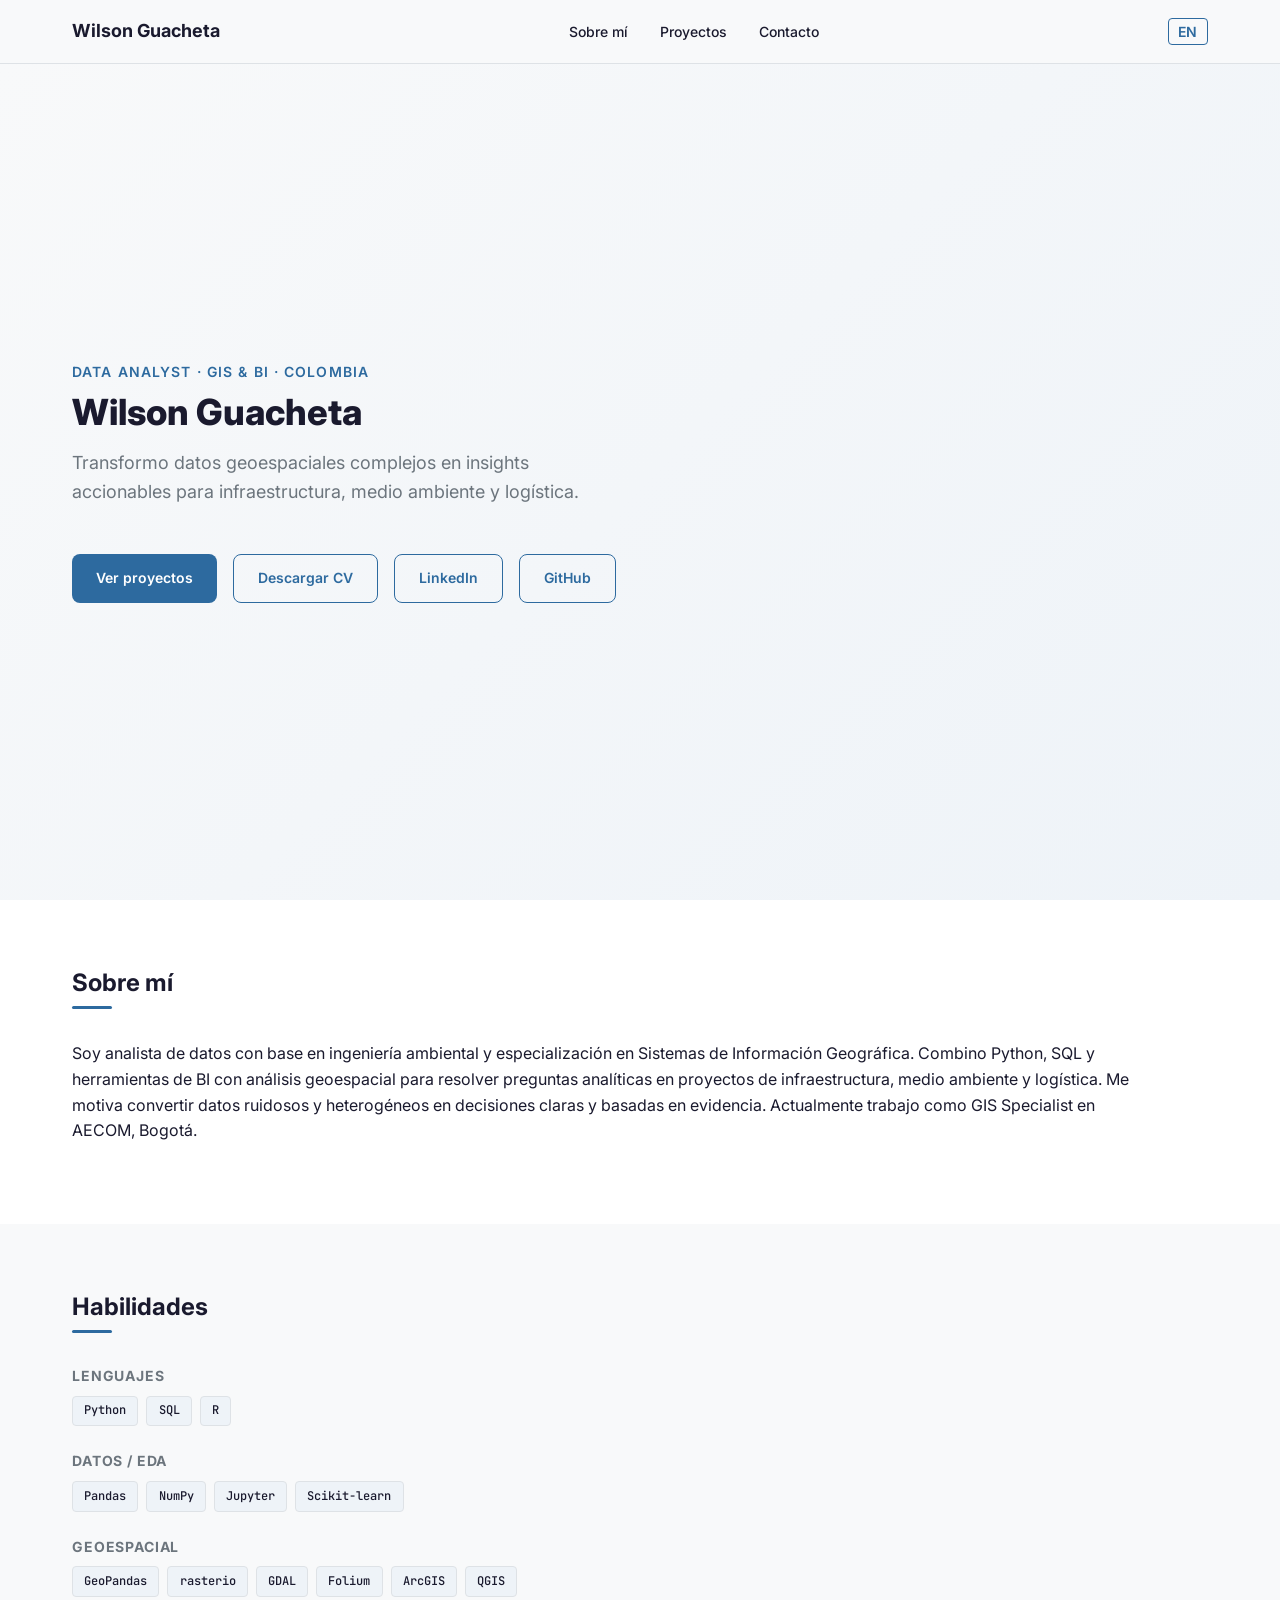
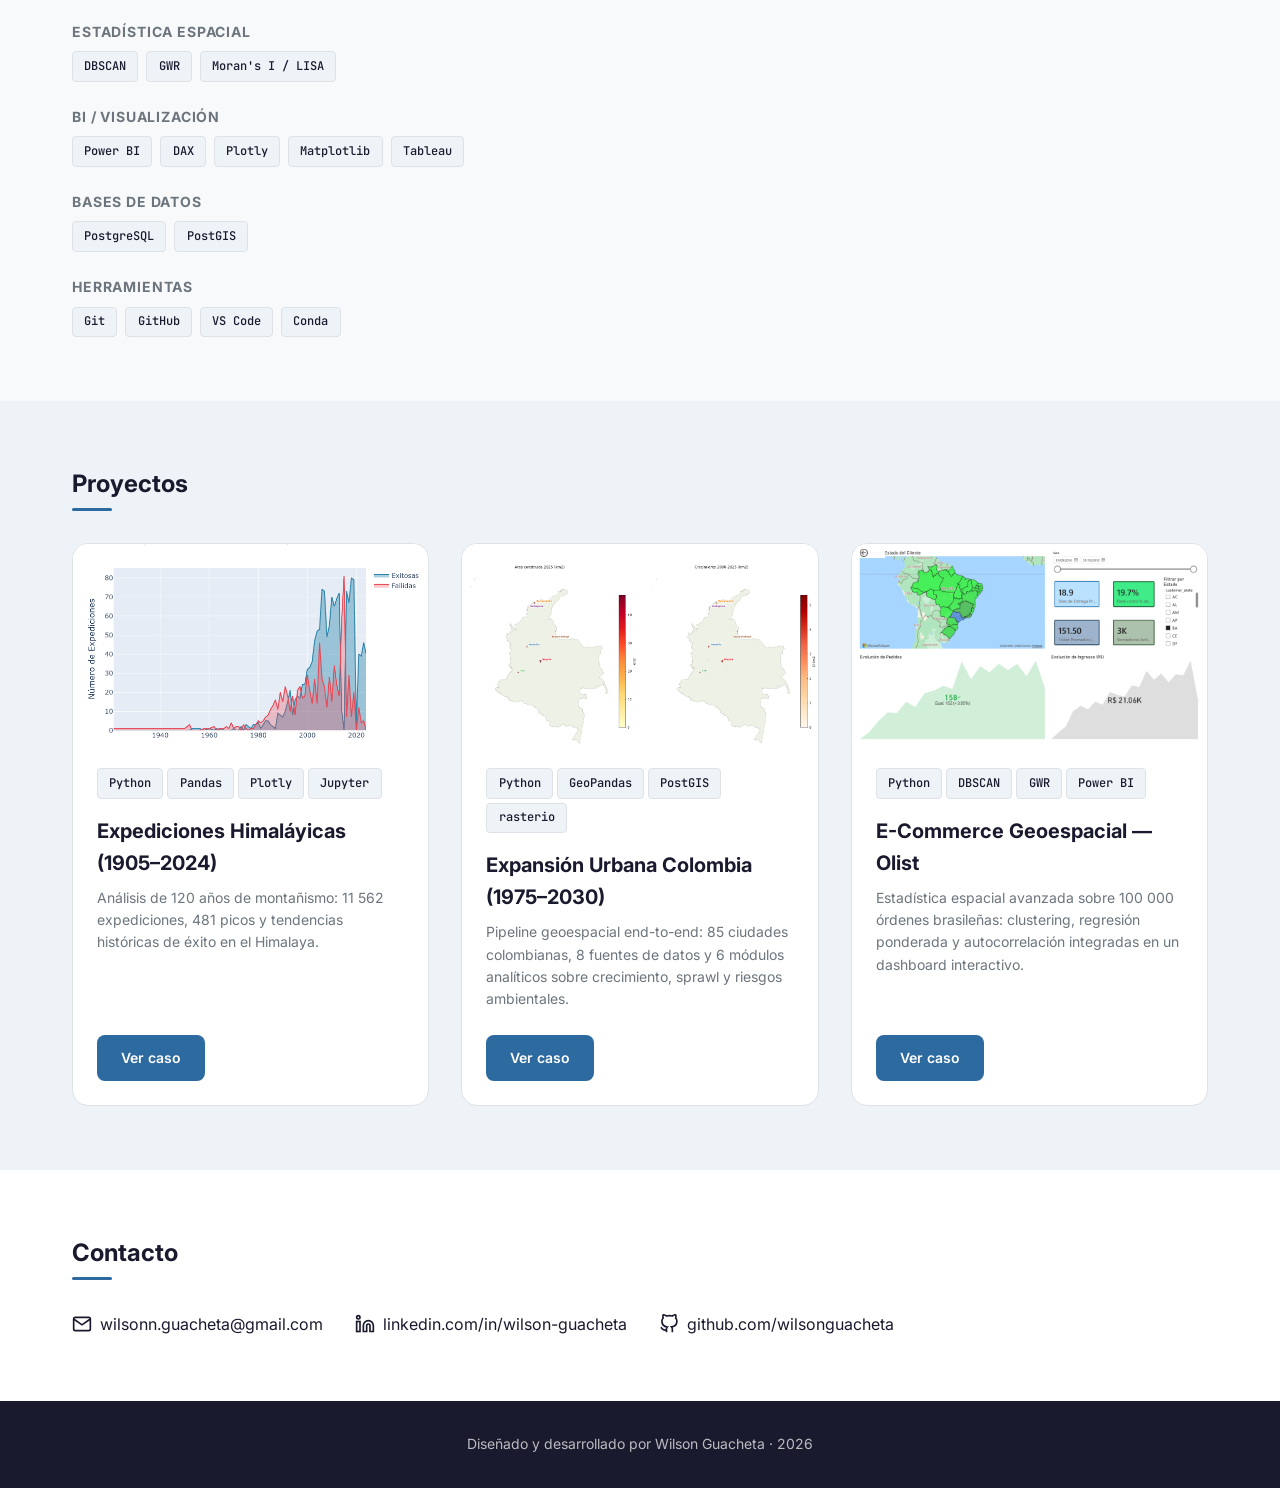
==== index.html @ d0954f60 "Initial commit: My portfolio in GitHub Pages" ====
<!DOCTYPE html>
<html lang="es">
<head>
  <meta charset="UTF-8" />
  <meta name="viewport" content="width=device-width, initial-scale=1.0" />
  <meta name="description" content="Wilson Guacheta — Data Analyst especializado en GIS, análisis geoespacial, Python y Power BI. Bogotá, Colombia." />
  <title>Wilson Guacheta — Data Analyst</title>

  <!-- Fonts -->
  <link rel="preconnect" href="https://fonts.googleapis.com" />
  <link rel="preconnect" href="https://fonts.gstatic.com" crossorigin />
  <link href="https://fonts.googleapis.com/css2?family=Inter:wght@400;500;600;700;800&family=JetBrains+Mono:wght@400;500&display=swap" rel="stylesheet" />

  <!-- Styles -->
  <link rel="stylesheet" href="assets/css/styles.css" />
</head>
<body>

  <a href="#hero" class="skip-link">Saltar al contenido</a>

  <!-- ======================================================
       NAVIGATION
  ======================================================= -->
  <nav class="nav" id="main-nav" aria-label="Navegación principal">
    <div class="container nav__inner">
      <a href="#hero" class="nav__logo">Wilson Guacheta</a>

      <ul class="nav__links" role="list">
        <li><a href="#about"    data-i18n="nav.about">Sobre mí</a></li>
        <li><a href="#projects" data-i18n="nav.projects">Proyectos</a></li>
        <li><a href="#contact"  data-i18n="nav.contact">Contacto</a></li>
      </ul>

      <div class="nav__actions">
        <button id="lang-toggle" aria-label="Switch language">EN</button>
        <button class="nav__hamburger" id="nav-hamburger" aria-expanded="false" aria-label="Abrir menú">
          <span></span><span></span><span></span>
        </button>
      </div>
    </div>
  </nav>

  <main>

    <!-- ====================================================
         HERO
    ===================================================== -->
    <section class="hero" id="hero">
      <div class="container">
        <div class="hero__content">
          <p class="hero__eyebrow" data-i18n="hero.eyebrow">Data Analyst · GIS &amp; BI · Colombia</p>
          <h1 class="hero__title" data-i18n="hero.title">Wilson Guacheta</h1>
          <p class="hero__subtitle" data-i18n="hero.subtitle">Transformo datos geoespaciales complejos en insights accionables para infraestructura, medio ambiente y logística.</p>
          <div class="hero__cta">
            <a href="#projects" class="btn btn--primary" data-i18n="hero.cta.projects">Ver proyectos</a>
            <a href="cv/Data_Analyst_Wilson_Guacheta.docx" class="btn btn--outline" download data-i18n="hero.cta.cv">Descargar CV</a>
            <a href="https://linkedin.com/in/wilson-guacheta" class="btn btn--outline" target="_blank" rel="noopener">LinkedIn</a>
            <a href="https://github.com/wilsonguacheta" class="btn btn--outline" target="_blank" rel="noopener">GitHub</a>
          </div>
        </div>
      </div>
    </section>

    <!-- ====================================================
         ABOUT
    ===================================================== -->
    <section class="about" id="about">
      <div class="container">
        <h2 class="section-title" data-i18n="about.title">Sobre mí</h2>
        <div class="about__grid">
          <div class="about__text">
            <p data-i18n="about.body">Soy analista de datos con base en ingeniería ambiental y especialización en Sistemas de Información Geográfica. Combino Python, SQL y herramientas de BI con análisis geoespacial para resolver preguntas analíticas en proyectos de infraestructura, medio ambiente y logística. Me motiva convertir datos ruidosos y heterogéneos en decisiones claras y basadas en evidencia. Actualmente trabajo como GIS Specialist en AECOM, Bogotá.</p>
          </div>
        </div>
      </div>
    </section>

    <!-- ====================================================
         SKILLS
    ===================================================== -->
    <section class="skills" id="skills">
      <div class="container">
        <h2 class="section-title" data-i18n="skills.title">Habilidades</h2>
        <div class="skills__groups">

          <div>
            <p class="skills__group-title">Lenguajes</p>
            <div class="badge-group">
              <span class="badge">Python</span>
              <span class="badge">SQL</span>
              <span class="badge">R</span>
            </div>
          </div>

          <div>
            <p class="skills__group-title">Datos / EDA</p>
            <div class="badge-group">
              <span class="badge">Pandas</span>
              <span class="badge">NumPy</span>
              <span class="badge">Jupyter</span>
              <span class="badge">Scikit-learn</span>
            </div>
          </div>

          <div>
            <p class="skills__group-title">Geoespacial</p>
            <div class="badge-group">
              <span class="badge">GeoPandas</span>
              <span class="badge">rasterio</span>
              <span class="badge">GDAL</span>
              <span class="badge">Folium</span>
              <span class="badge">ArcGIS</span>
              <span class="badge">QGIS</span>
            </div>
          </div>

          <div>
            <p class="skills__group-title">Estadística espacial</p>
            <div class="badge-group">
              <span class="badge">DBSCAN</span>
              <span class="badge">GWR</span>
              <span class="badge">Moran's I / LISA</span>
            </div>
          </div>

          <div>
            <p class="skills__group-title">BI / Visualización</p>
            <div class="badge-group">
              <span class="badge">Power BI</span>
              <span class="badge">DAX</span>
              <span class="badge">Plotly</span>
              <span class="badge">Matplotlib</span>
              <span class="badge">Tableau</span>
            </div>
          </div>

          <div>
            <p class="skills__group-title">Bases de datos</p>
            <div class="badge-group">
              <span class="badge">PostgreSQL</span>
              <span class="badge">PostGIS</span>
            </div>
          </div>

          <div>
            <p class="skills__group-title">Herramientas</p>
            <div class="badge-group">
              <span class="badge">Git</span>
              <span class="badge">GitHub</span>
              <span class="badge">VS Code</span>
              <span class="badge">Conda</span>
            </div>
          </div>

        </div>
      </div>
    </section>

    <!-- ====================================================
         PROJECTS
    ===================================================== -->
    <section class="projects" id="projects">
      <div class="container">
        <h2 class="section-title" data-i18n="projects.title">Proyectos</h2>
        <div class="projects__grid">

          <!-- Card 1 — Himalayan Climbing -->
          <article class="card">
            <img
              src="assets/img/p1/everest_timeline.png"
              alt="Gráfico de área apilada mostrando expediciones exitosas y fallidas al Everest por año, 1921–2024"
              class="card__img"
              width="400" height="200"
              loading="lazy"
            />
            <div class="card__body">
              <div class="card__tags">
                <span class="badge">Python</span>
                <span class="badge">Pandas</span>
                <span class="badge">Plotly</span>
                <span class="badge">Jupyter</span>
              </div>
              <h3 class="card__title" data-i18n="p1.title">Expediciones Himaláyicas (1905–2024)</h3>
              <p class="card__desc" data-i18n="p1.desc">Análisis de 120 años de montañismo: 11 562 expediciones, 481 picos y tendencias históricas de éxito en el Himalaya.</p>
              <div class="card__footer">
                <a href="projects/proyecto-1.html" class="btn btn--primary" data-i18n="projects.cta">Ver caso</a>
              </div>
            </div>
          </article>

          <!-- Card 2 — Urban Growth Colombia -->
          <article class="card">
            <img
              src="assets/img/p2/mapa1_crecimiento_urbano.png"
              alt="Mapa de Colombia con polígonos de 85 ciudades coloreados por área urbana construida en 2025"
              class="card__img"
              width="400" height="200"
              loading="lazy"
            />
            <div class="card__body">
              <div class="card__tags">
                <span class="badge">Python</span>
                <span class="badge">GeoPandas</span>
                <span class="badge">PostGIS</span>
                <span class="badge">rasterio</span>
              </div>
              <h3 class="card__title" data-i18n="p2.title">Expansión Urbana Colombia (1975–2030)</h3>
              <p class="card__desc" data-i18n="p2.desc">Pipeline geoespacial end-to-end: 85 ciudades colombianas, 8 fuentes de datos y 6 módulos analíticos sobre crecimiento, sprawl y riesgos ambientales.</p>
              <div class="card__footer">
                <a href="projects/proyecto-2.html" class="btn btn--primary" data-i18n="projects.cta">Ver caso</a>
              </div>
            </div>
          </article>

          <!-- Card 3 — Olist -->
          <article class="card">
            <img
              src="assets/img/p3/Dashboard_p1.png"
              alt="Dashboard de Power BI con mapa de Brasil, KPIs de órdenes y análisis de flujos origen-destino"
              class="card__img"
              width="400" height="200"
              loading="lazy"
            />
            <div class="card__body">
              <div class="card__tags">
                <span class="badge">Python</span>
                <span class="badge">DBSCAN</span>
                <span class="badge">GWR</span>
                <span class="badge">Power BI</span>
              </div>
              <h3 class="card__title" data-i18n="p3.title">E-Commerce Geoespacial — Olist</h3>
              <p class="card__desc" data-i18n="p3.desc">Estadística espacial avanzada sobre 100 000 órdenes brasileñas: clustering, regresión ponderada y autocorrelación integradas en un dashboard interactivo.</p>
              <div class="card__footer">
                <a href="projects/proyecto-3.html" class="btn btn--primary" data-i18n="projects.cta">Ver caso</a>
              </div>
            </div>
          </article>

        </div>
      </div>
    </section>

    <!-- ====================================================
         CONTACT
    ===================================================== -->
    <section class="contact" id="contact">
      <div class="container">
        <h2 class="section-title" data-i18n="contact.title">Contacto</h2>
        <div class="contact__links">

          <a href="mailto:wilsonn.guacheta@gmail.com" class="contact__item">
            <svg class="contact__icon" xmlns="http://www.w3.org/2000/svg" viewBox="0 0 24 24" fill="none" stroke="currentColor" stroke-width="2" aria-hidden="true">
              <path d="M4 4h16c1.1 0 2 .9 2 2v12c0 1.1-.9 2-2 2H4c-1.1 0-2-.9-2-2V6c0-1.1.9-2 2-2z"/><polyline points="22,6 12,13 2,6"/>
            </svg>
            wilsonn.guacheta@gmail.com
          </a>

          <a href="https://linkedin.com/in/wilson-guacheta" class="contact__item" target="_blank" rel="noopener">
            <svg class="contact__icon" xmlns="http://www.w3.org/2000/svg" viewBox="0 0 24 24" fill="none" stroke="currentColor" stroke-width="2" aria-hidden="true">
              <path d="M16 8a6 6 0 0 1 6 6v7h-4v-7a2 2 0 0 0-2-2 2 2 0 0 0-2 2v7h-4v-7a6 6 0 0 1 6-6z"/><rect x="2" y="9" width="4" height="12"/><circle cx="4" cy="4" r="2"/>
            </svg>
            linkedin.com/in/wilson-guacheta
          </a>

          <a href="https://github.com/wilsonguacheta" class="contact__item" target="_blank" rel="noopener">
            <svg class="contact__icon" xmlns="http://www.w3.org/2000/svg" viewBox="0 0 24 24" fill="none" stroke="currentColor" stroke-width="2" aria-hidden="true">
              <path d="M9 19c-5 1.5-5-2.5-7-3m14 6v-3.87a3.37 3.37 0 0 0-.94-2.61c3.14-.35 6.44-1.54 6.44-7A5.44 5.44 0 0 0 20 4.77 5.07 5.07 0 0 0 19.91 1S18.73.65 16 2.48a13.38 13.38 0 0 0-7 0C6.27.65 5.09 1 5.09 1A5.07 5.07 0 0 0 5 4.77a5.44 5.44 0 0 0-1.5 3.78c0 5.42 3.3 6.61 6.44 7A3.37 3.37 0 0 0 9 18.13V22"/>
            </svg>
            github.com/wilsonguacheta
          </a>

        </div>
      </div>
    </section>

  </main>

  <!-- ========================================================
       FOOTER
  ========================================================= -->
  <footer class="footer">
    <div class="container">
      <p>
        <span data-i18n="footer.copy">Diseñado y desarrollado por Wilson Guacheta</span> ·
        <span id="year"></span>
      </p>
    </div>
  </footer>

  <script src="assets/js/main.js"></script>
</body>
</html>
---- assets/css/styles.css ----
/* ============================================================
   TOKENS
   ============================================================ */
:root {
  /* Colors */
  --color-bg:           #F8F9FA;
  --color-bg-alt:       #EEF3F8;
  --color-surface:      #FFFFFF;
  --color-text:         #1A1A2E;
  --color-text-muted:   #6C757D;
  --color-accent:       #2D6A9F;
  --color-accent-hover: #245A8A;
  --color-border:       #DEE2E6;

  /* Typography */
  --font-primary: 'Inter', sans-serif;
  --font-mono:    'JetBrains Mono', 'Fira Code', monospace;

  --text-xs:   0.75rem;
  --text-sm:   0.875rem;
  --text-base: 1rem;
  --text-lg:   1.125rem;
  --text-xl:   1.25rem;
  --text-2xl:  1.5rem;
  --text-3xl:  1.875rem;
  --text-4xl:  2.25rem;

  /* Spacing */
  --space-xs:  0.25rem;
  --space-sm:  0.5rem;
  --space-md:  1rem;
  --space-lg:  1.5rem;
  --space-xl:  2rem;
  --space-2xl: 3rem;
  --space-3xl: 4rem;

  /* Shape */
  --radius-sm: 4px;
  --radius-md: 8px;
  --radius-lg: 16px;

  /* Layout */
  --max-width:  1200px;
  --nav-height: 64px;

  /* Transitions */
  --transition: 0.2s ease;
}

/* ============================================================
   RESET
   ============================================================ */
*, *::before, *::after { box-sizing: border-box; margin: 0; padding: 0; }

html { scroll-behavior: smooth; font-size: 16px; }

body {
  font-family: var(--font-primary);
  background-color: var(--color-bg);
  color: var(--color-text);
  line-height: 1.6;
  -webkit-font-smoothing: antialiased;
}

img { max-width: 100%; height: auto; display: block; }

a { color: var(--color-accent); text-decoration: none; transition: color var(--transition); }
a:hover { color: var(--color-accent-hover); }

ul, ol { list-style: none; }

/* ============================================================
   LAYOUT
   ============================================================ */
.container {
  width: 100%;
  max-width: var(--max-width);
  margin-inline: auto;
  padding-inline: var(--space-md);
}

section { padding-block: var(--space-3xl); }

.section-title {
  font-size: var(--text-2xl);
  font-weight: 700;
  margin-bottom: var(--space-xl);
  position: relative;
}

.section-title::after {
  content: '';
  display: block;
  width: 40px;
  height: 3px;
  background: var(--color-accent);
  margin-top: var(--space-xs);
  border-radius: 2px;
}

/* ============================================================
   NAVIGATION
   ============================================================ */
.nav {
  position: fixed;
  top: 0;
  inset-inline: 0;
  height: var(--nav-height);
  background: rgba(248, 249, 250, 0.95);
  backdrop-filter: blur(8px);
  border-bottom: 1px solid var(--color-border);
  z-index: 1000;
}

.nav__inner {
  display: flex;
  align-items: center;
  justify-content: space-between;
  height: 100%;
}

.nav__logo {
  font-weight: 700;
  font-size: var(--text-lg);
  color: var(--color-text);
}

.nav__links {
  display: flex;
  gap: var(--space-xl);
  align-items: center;
}

.nav__links a {
  font-size: var(--text-sm);
  font-weight: 500;
  color: var(--color-text);
  transition: color var(--transition);
}

.nav__links a:hover { color: var(--color-accent); }

.nav__actions {
  display: flex;
  align-items: center;
  gap: var(--space-sm);
}

#lang-toggle {
  font-family: var(--font-primary);
  font-size: var(--text-sm);
  font-weight: 600;
  background: transparent;
  border: 1.5px solid var(--color-accent);
  color: var(--color-accent);
  padding: 0.25rem 0.6rem;
  border-radius: var(--radius-sm);
  cursor: pointer;
  transition: background var(--transition), color var(--transition);
}

#lang-toggle:hover {
  background: var(--color-accent);
  color: #fff;
}

/* Hamburger */
.nav__hamburger {
  display: none;
  flex-direction: column;
  gap: 5px;
  background: none;
  border: none;
  cursor: pointer;
  padding: var(--space-xs);
}

.nav__hamburger span {
  display: block;
  width: 24px;
  height: 2px;
  background: var(--color-text);
  border-radius: 2px;
  transition: transform var(--transition), opacity var(--transition);
}

/* Mobile nav open state */
.nav--open .nav__links {
  display: flex;
  flex-direction: column;
  position: absolute;
  top: var(--nav-height);
  inset-inline: 0;
  background: var(--color-surface);
  border-bottom: 1px solid var(--color-border);
  padding: var(--space-lg) var(--space-md);
  gap: var(--space-lg);
}

.nav--open .nav__hamburger span:nth-child(1) { transform: translateY(7px) rotate(45deg); }
.nav--open .nav__hamburger span:nth-child(2) { opacity: 0; }
.nav--open .nav__hamburger span:nth-child(3) { transform: translateY(-7px) rotate(-45deg); }

/* Scroll padding to account for fixed nav */
:target { scroll-margin-top: calc(var(--nav-height) + var(--space-lg)); }

/* Main content offset */
main { padding-top: var(--nav-height); }

/* ============================================================
   HERO
   ============================================================ */
.hero {
  min-height: calc(100vh - var(--nav-height));
  display: flex;
  align-items: center;
  background: linear-gradient(135deg, var(--color-bg) 0%, var(--color-bg-alt) 100%);
}

.hero__content { max-width: 700px; }

.hero__eyebrow {
  font-size: var(--text-sm);
  font-weight: 600;
  color: var(--color-accent);
  letter-spacing: 0.08em;
  text-transform: uppercase;
  margin-bottom: var(--space-sm);
}

.hero__title {
  font-size: clamp(var(--text-3xl), 5vw, var(--text-4xl));
  font-weight: 800;
  line-height: 1.15;
  margin-bottom: var(--space-md);
}

.hero__subtitle {
  font-size: var(--text-lg);
  color: var(--color-text-muted);
  margin-bottom: var(--space-2xl);
  max-width: 520px;
}

.hero__cta {
  display: flex;
  flex-wrap: wrap;
  gap: var(--space-md);
}

/* ============================================================
   BUTTONS
   ============================================================ */
.btn {
  display: inline-flex;
  align-items: center;
  gap: var(--space-xs);
  font-family: var(--font-primary);
  font-size: var(--text-sm);
  font-weight: 600;
  padding: 0.75rem 1.5rem;
  border-radius: var(--radius-md);
  border: none;
  cursor: pointer;
  transition: background var(--transition), color var(--transition),
              transform var(--transition), box-shadow var(--transition);
  min-height: 44px;
}

.btn--primary {
  background: var(--color-accent);
  color: #fff;
}

.btn--primary:hover {
  background: var(--color-accent-hover);
  color: #fff;
  transform: translateY(-1px);
  box-shadow: 0 4px 12px rgba(45, 106, 159, 0.3);
}

.btn--outline {
  background: transparent;
  color: var(--color-accent);
  border: 1.5px solid var(--color-accent);
}

.btn--outline:hover {
  background: var(--color-accent);
  color: #fff;
  transform: translateY(-1px);
}

/* ============================================================
   ABOUT
   ============================================================ */
.about { background: var(--color-surface); }

.about__grid {
  display: grid;
  gap: var(--space-2xl);
  align-items: center;
}

.about__photo {
  width: 200px;
  height: 200px;
  border-radius: 50%;
  object-fit: cover;
  border: 3px solid var(--color-accent);
  justify-self: center;
}

.about__text p {
  color: var(--color-text);
  margin-bottom: var(--space-md);
}

/* ============================================================
   SKILLS / BADGES
   ============================================================ */
.skills { background: var(--color-bg); }

.skills__groups { display: flex; flex-direction: column; gap: var(--space-lg); }

.skills__group-title {
  font-size: var(--text-sm);
  font-weight: 700;
  color: var(--color-text-muted);
  text-transform: uppercase;
  letter-spacing: 0.06em;
  margin-bottom: var(--space-sm);
}

.badge-group { display: flex; flex-wrap: wrap; gap: var(--space-sm); }

.badge {
  font-family: var(--font-mono);
  font-size: var(--text-xs);
  font-weight: 500;
  background: var(--color-bg-alt);
  color: var(--color-text);
  border: 1px solid var(--color-border);
  padding: 0.3rem 0.7rem;
  border-radius: var(--radius-sm);
  white-space: nowrap;
}

/* ============================================================
   PROJECTS
   ============================================================ */
.projects { background: var(--color-bg-alt); }

.projects__grid {
  display: grid;
  grid-template-columns: 1fr;
  gap: var(--space-xl);
}

.card {
  background: var(--color-surface);
  border-radius: var(--radius-lg);
  overflow: hidden;
  border: 1px solid var(--color-border);
  transition: transform var(--transition), box-shadow var(--transition);
  display: flex;
  flex-direction: column;
}

.card:hover {
  transform: translateY(-4px);
  box-shadow: 0 12px 32px rgba(26, 26, 46, 0.1);
}

.card__img {
  width: 100%;
  height: 200px;
  object-fit: cover;
  background: var(--color-bg-alt);
}

.card__img--placeholder {
  height: 200px;
  background: linear-gradient(135deg, var(--color-bg-alt) 0%, var(--color-border) 100%);
  display: flex;
  align-items: center;
  justify-content: center;
  color: var(--color-text-muted);
  font-size: var(--text-sm);
}

.card__body {
  padding: var(--space-lg);
  flex: 1;
  display: flex;
  flex-direction: column;
}

.card__tags {
  display: flex;
  flex-wrap: wrap;
  gap: var(--space-xs);
  margin-bottom: var(--space-md);
}

.card__title {
  font-size: var(--text-xl);
  font-weight: 700;
  margin-bottom: var(--space-sm);
  color: var(--color-text);
}

.card__desc {
  color: var(--color-text-muted);
  font-size: var(--text-sm);
  flex: 1;
  margin-bottom: var(--space-lg);
}

.card__footer { margin-top: auto; }

/* ============================================================
   CONTACT
   ============================================================ */
.contact { background: var(--color-surface); }

.contact__links {
  display: flex;
  flex-wrap: wrap;
  gap: var(--space-xl);
}

.contact__item {
  display: flex;
  align-items: center;
  gap: var(--space-sm);
  font-size: var(--text-base);
  color: var(--color-text);
  transition: color var(--transition);
}

.contact__item:hover { color: var(--color-accent); }

.contact__icon {
  width: 20px;
  height: 20px;
  flex-shrink: 0;
}

/* ============================================================
   FOOTER
   ============================================================ */
.footer {
  background: var(--color-text);
  color: rgba(255,255,255,0.7);
  text-align: center;
  padding-block: var(--space-xl);
  font-size: var(--text-sm);
}

.footer a { color: rgba(255,255,255,0.8); }
.footer a:hover { color: #fff; }

/* ============================================================
   CASE STUDY — used in projects/*.html
   ============================================================ */
.case-hero {
  background: linear-gradient(135deg, var(--color-bg) 0%, var(--color-bg-alt) 100%);
  padding-block: var(--space-2xl) var(--space-xl);
}

.case-hero__back {
  display: inline-flex;
  align-items: center;
  gap: var(--space-xs);
  font-size: var(--text-sm);
  color: var(--color-text-muted);
  margin-bottom: var(--space-lg);
  transition: color var(--transition);
}

.case-hero__back:hover { color: var(--color-accent); }

.case-hero__title {
  font-size: clamp(var(--text-2xl), 4vw, var(--text-3xl));
  font-weight: 800;
  margin-bottom: var(--space-sm);
}

.case-hero__tagline {
  font-size: var(--text-lg);
  color: var(--color-text-muted);
  margin-bottom: var(--space-lg);
}

.case-section { padding-block: var(--space-2xl); }
.case-section:nth-child(even) { background: var(--color-surface); }

.case-section__title {
  font-size: var(--text-xl);
  font-weight: 700;
  margin-bottom: var(--space-lg);
  color: var(--color-text);
}

/* "Mi rol" highlight box */
.role-box {
  background: var(--color-bg-alt);
  border-left: 4px solid var(--color-accent);
  border-radius: 0 var(--radius-md) var(--radius-md) 0;
  padding: var(--space-lg) var(--space-xl);
}

.role-box ul { display: flex; flex-direction: column; gap: var(--space-sm); }

.role-box li {
  position: relative;
  padding-left: var(--space-lg);
  color: var(--color-text);
  font-size: var(--text-base);
}

.role-box li::before {
  content: '▸';
  position: absolute;
  left: 0;
  color: var(--color-accent);
  font-weight: 700;
}

/* Data table */
.data-table {
  width: 100%;
  border-collapse: collapse;
  font-size: var(--text-sm);
  overflow-x: auto;
  display: block;
}

.data-table th,
.data-table td {
  padding: var(--space-sm) var(--space-md);
  text-align: left;
  border-bottom: 1px solid var(--color-border);
}

.data-table th {
  font-weight: 600;
  background: var(--color-bg-alt);
  color: var(--color-text);
}

.data-table td { color: var(--color-text-muted); }

/* Steps list */
.steps { display: flex; flex-direction: column; gap: var(--space-md); }

.step {
  display: flex;
  gap: var(--space-md);
  align-items: flex-start;
}

.step__number {
  flex-shrink: 0;
  width: 32px;
  height: 32px;
  background: var(--color-accent);
  color: #fff;
  border-radius: 50%;
  display: flex;
  align-items: center;
  justify-content: center;
  font-size: var(--text-sm);
  font-weight: 700;
}

.step__content { flex: 1; }

.step__label { font-weight: 600; margin-bottom: var(--space-xs); }

.step__desc { color: var(--color-text-muted); font-size: var(--text-sm); }

/* Result images */
.results-grid {
  display: grid;
  gap: var(--space-xl);
}

.result-item img {
  border-radius: var(--radius-md);
  border: 1px solid var(--color-border);
}

.result-caption {
  font-size: var(--text-sm);
  color: var(--color-text-muted);
  margin-top: var(--space-sm);
  font-style: italic;
}

/* Iframe maps */
.map-container {
  border-radius: var(--radius-md);
  overflow: hidden;
  border: 1px solid var(--color-border);
}

.map-container iframe {
  display: block;
  width: 100%;
}

/* Case study links */
.case-links {
  display: flex;
  flex-wrap: wrap;
  gap: var(--space-md);
}

/* ============================================================
   RESPONSIVE — TABLET (≥ 768px)
   ============================================================ */
@media (min-width: 768px) {
  .container { padding-inline: var(--space-xl); }

  .projects__grid { grid-template-columns: repeat(2, 1fr); }

  .about__grid {
    grid-template-columns: auto 1fr;
  }

  .results-grid { grid-template-columns: repeat(2, 1fr); }
}

/* ============================================================
   RESPONSIVE — DESKTOP (≥ 1024px)
   ============================================================ */
@media (min-width: 1024px) {
  .projects__grid { grid-template-columns: repeat(3, 1fr); }

  .results-grid { grid-template-columns: repeat(2, 1fr); }
}

/* ============================================================
   RESPONSIVE — MOBILE (< 768px)
   ============================================================ */
@media (max-width: 767px) {
  .nav__links { display: none; }
  .nav__hamburger { display: flex; }

  .hero__cta { flex-direction: column; }
  .hero__cta .btn { width: 100%; justify-content: center; }

  .contact__links { flex-direction: column; }

  .case-links { flex-direction: column; }
  .case-links .btn { width: 100%; justify-content: center; }
}

/* ============================================================
   ACCESSIBILITY
   ============================================================ */
.skip-link {
  position: absolute;
  top: -100%;
  left: var(--space-md);
  background: var(--color-accent);
  color: #fff;
  padding: 0.5rem 1rem;
  border-radius: 0 0 var(--radius-md) var(--radius-md);
  font-size: var(--text-sm);
  font-weight: 600;
  z-index: 9999;
  transition: top 0.15s ease;
}
.skip-link:focus { top: 0; }

:focus-visible {
  outline: 2px solid var(--color-accent);
  outline-offset: 3px;
  border-radius: var(--radius-sm);
}

@media (prefers-reduced-motion: reduce) {
  *, *::before, *::after { transition: none !important; animation: none !important; }
  html { scroll-behavior: auto; }
}
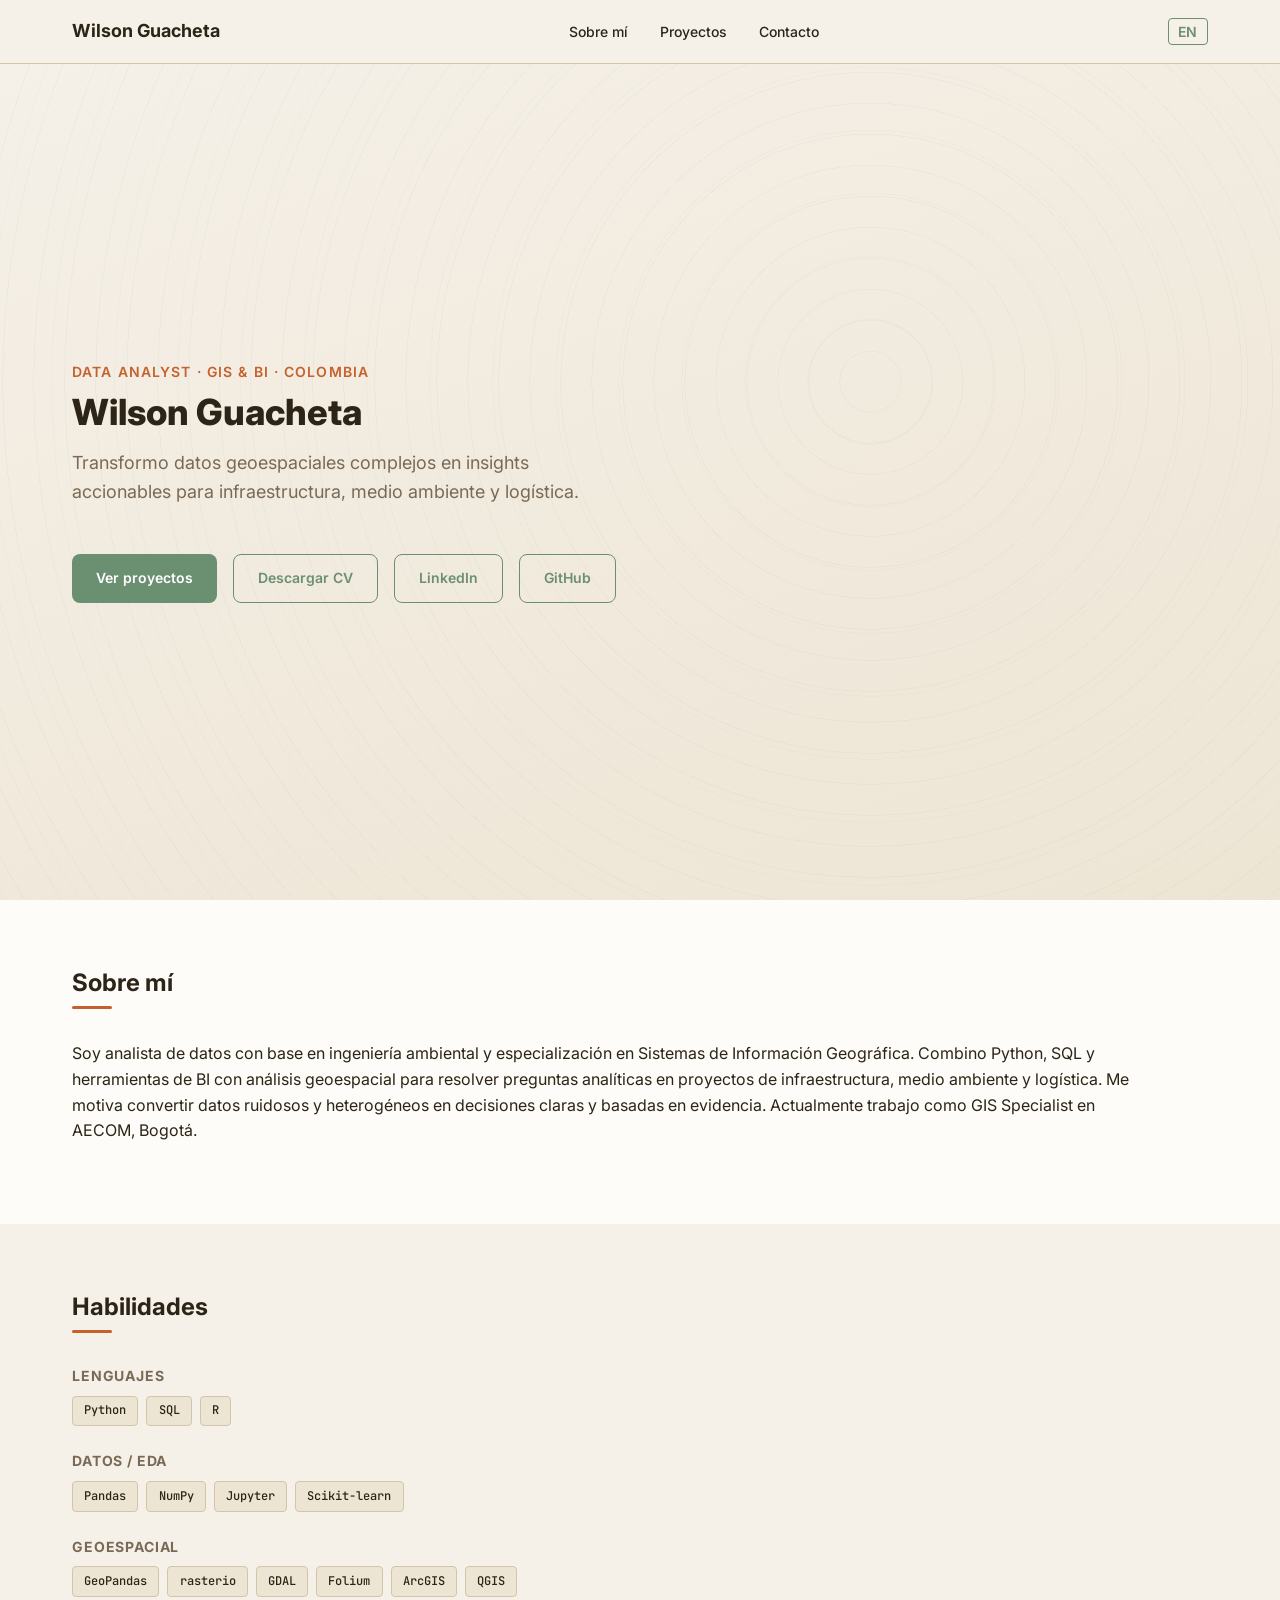
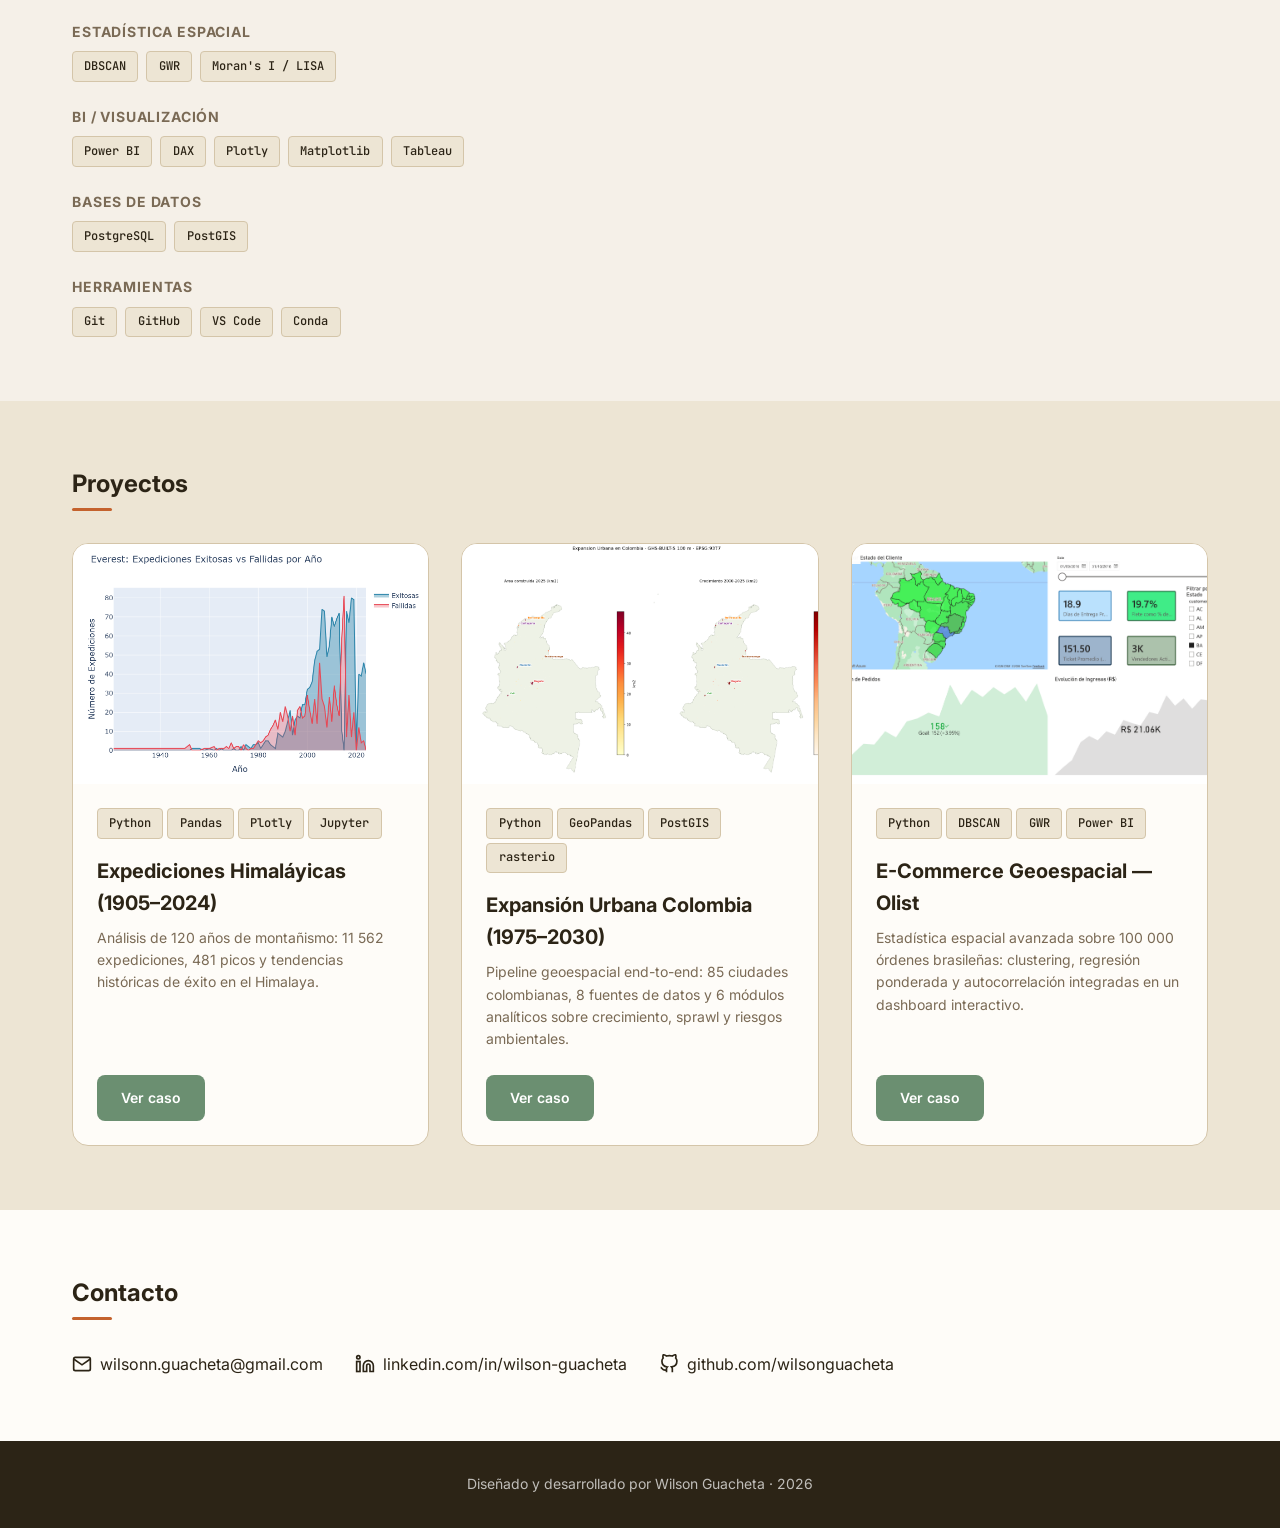
==== commit fa56d433: "Change style and traductions" ====
--- a/index.html
+++ b/index.html
@@ -53,7 +53,7 @@
           <p class="hero__subtitle" data-i18n="hero.subtitle">Transformo datos geoespaciales complejos en insights accionables para infraestructura, medio ambiente y logística.</p>
           <div class="hero__cta">
             <a href="#projects" class="btn btn--primary" data-i18n="hero.cta.projects">Ver proyectos</a>
-            <a href="cv/Data_Analyst_Wilson_Guacheta.docx" class="btn btn--outline" download data-i18n="hero.cta.cv">Descargar CV</a>
+            <a href="cv/Data_Analyst_Wilson_Guacheta.pdf" class="btn btn--outline" download data-i18n="hero.cta.cv">Descargar CV</a>
             <a href="https://linkedin.com/in/wilson-guacheta" class="btn btn--outline" target="_blank" rel="noopener">LinkedIn</a>
             <a href="https://github.com/wilsonguacheta" class="btn btn--outline" target="_blank" rel="noopener">GitHub</a>
           </div>
@@ -84,7 +84,7 @@
         <div class="skills__groups">
 
           <div>
-            <p class="skills__group-title">Lenguajes</p>
+            <p class="skills__group-title" data-i18n="skills.group.languages">Lenguajes</p>
             <div class="badge-group">
               <span class="badge">Python</span>
               <span class="badge">SQL</span>
@@ -93,7 +93,7 @@
           </div>
 
           <div>
-            <p class="skills__group-title">Datos / EDA</p>
+            <p class="skills__group-title" data-i18n="skills.group.data">Datos / EDA</p>
             <div class="badge-group">
               <span class="badge">Pandas</span>
               <span class="badge">NumPy</span>
@@ -103,7 +103,7 @@
           </div>
 
           <div>
-            <p class="skills__group-title">Geoespacial</p>
+            <p class="skills__group-title" data-i18n="skills.group.geo">Geoespacial</p>
             <div class="badge-group">
               <span class="badge">GeoPandas</span>
               <span class="badge">rasterio</span>
@@ -115,7 +115,7 @@
           </div>
 
           <div>
-            <p class="skills__group-title">Estadística espacial</p>
+            <p class="skills__group-title" data-i18n="skills.group.stats">Estadística espacial</p>
             <div class="badge-group">
               <span class="badge">DBSCAN</span>
               <span class="badge">GWR</span>
@@ -124,7 +124,7 @@
           </div>
 
           <div>
-            <p class="skills__group-title">BI / Visualización</p>
+            <p class="skills__group-title" data-i18n="skills.group.bi">BI / Visualización</p>
             <div class="badge-group">
               <span class="badge">Power BI</span>
               <span class="badge">DAX</span>
@@ -135,7 +135,7 @@
           </div>
 
           <div>
-            <p class="skills__group-title">Bases de datos</p>
+            <p class="skills__group-title" data-i18n="skills.group.db">Bases de datos</p>
             <div class="badge-group">
               <span class="badge">PostgreSQL</span>
               <span class="badge">PostGIS</span>
@@ -143,7 +143,7 @@
           </div>
 
           <div>
-            <p class="skills__group-title">Herramientas</p>
+            <p class="skills__group-title" data-i18n="skills.group.tools">Herramientas</p>
             <div class="badge-group">
               <span class="badge">Git</span>
               <span class="badge">GitHub</span>
--- a/assets/css/styles.css
+++ b/assets/css/styles.css
@@ -2,15 +2,16 @@
    TOKENS
    ============================================================ */
 :root {
-  /* Colors */
-  --color-bg:           #F8F9FA;
-  --color-bg-alt:       #EEF3F8;
-  --color-surface:      #FFFFFF;
-  --color-text:         #1A1A2E;
-  --color-text-muted:   #6C757D;
-  --color-accent:       #2D6A9F;
-  --color-accent-hover: #245A8A;
-  --color-border:       #DEE2E6;
+  /* Colors — Earthy & Geospatial */
+  --color-bg:           #F5F0E8;
+  --color-bg-alt:       #EDE5D4;
+  --color-surface:      #FEFCF8;
+  --color-text:         #2C2416;
+  --color-text-muted:   #7A6A55;
+  --color-accent:       #6B8F71;
+  --color-accent-hover: #537060;
+  --color-accent-2:     #C4622D;
+  --color-border:       #D4C5A9;
 
   /* Typography */
   --font-primary: 'Inter', sans-serif;
@@ -93,7 +94,7 @@
   display: block;
   width: 40px;
   height: 3px;
-  background: var(--color-accent);
+  background: var(--color-accent-2);
   margin-top: var(--space-xs);
   border-radius: 2px;
 }
@@ -104,9 +105,11 @@
 .nav {
   position: fixed;
   top: 0;
-  inset-inline: 0;
+  left: 0;
+  right: 0;
   height: var(--nav-height);
-  background: rgba(248, 249, 250, 0.95);
+  background: rgba(245, 240, 232, 0.95);
+  -webkit-backdrop-filter: blur(8px);
   backdrop-filter: blur(8px);
   border-bottom: 1px solid var(--color-border);
   z-index: 1000;
@@ -190,7 +193,8 @@
   flex-direction: column;
   position: absolute;
   top: var(--nav-height);
-  inset-inline: 0;
+  left: 0;
+  right: 0;
   background: var(--color-surface);
   border-bottom: 1px solid var(--color-border);
   padding: var(--space-lg) var(--space-md);
@@ -214,7 +218,10 @@
   min-height: calc(100vh - var(--nav-height));
   display: flex;
   align-items: center;
-  background: linear-gradient(135deg, var(--color-bg) 0%, var(--color-bg-alt) 100%);
+  background:
+    repeating-radial-gradient(circle at 68% 38%, transparent 0, transparent 30px, rgba(107,143,113,0.055) 30px, rgba(107,143,113,0.055) 31px),
+    repeating-radial-gradient(circle at 68% 38%, transparent 0, transparent 62px, rgba(107,143,113,0.035) 62px, rgba(107,143,113,0.035) 63px),
+    linear-gradient(160deg, var(--color-bg) 0%, var(--color-bg-alt) 100%);
 }
 
 .hero__content { max-width: 700px; }
@@ -222,7 +229,7 @@
 .hero__eyebrow {
   font-size: var(--text-sm);
   font-weight: 600;
-  color: var(--color-accent);
+  color: var(--color-accent-2);
   letter-spacing: 0.08em;
   text-transform: uppercase;
   margin-bottom: var(--space-sm);
@@ -276,7 +283,7 @@
   background: var(--color-accent-hover);
   color: #fff;
   transform: translateY(-1px);
-  box-shadow: 0 4px 12px rgba(45, 106, 159, 0.3);
+  box-shadow: 0 4px 12px rgba(107, 143, 113, 0.35);
 }
 
 .btn--outline {
@@ -374,13 +381,13 @@
 
 .card__img {
   width: 100%;
-  height: 200px;
+  height: 240px;
   object-fit: cover;
   background: var(--color-bg-alt);
 }
 
 .card__img--placeholder {
-  height: 200px;
+  height: 240px;
   background: linear-gradient(135deg, var(--color-bg-alt) 0%, var(--color-border) 100%);
   display: flex;
   align-items: center;
@@ -565,7 +572,7 @@
   flex-shrink: 0;
   width: 32px;
   height: 32px;
-  background: var(--color-accent);
+  background: var(--color-accent-2);
   color: #fff;
   border-radius: 50%;
   display: flex;
@@ -592,6 +599,10 @@
   border: 1px solid var(--color-border);
 }
 
+.result-item--full {
+  grid-column: 1 / -1;
+}
+
 .result-caption {
   font-size: var(--text-sm);
   color: var(--color-text-muted);
@@ -599,7 +610,7 @@
   font-style: italic;
 }
 
-/* Iframe maps */
+/* Iframe maps (Folium) */
 .map-container {
   border-radius: var(--radius-md);
   overflow: hidden;
@@ -609,6 +620,23 @@
 .map-container iframe {
   display: block;
   width: 100%;
+  height: 500px;
+}
+
+/* Iframe charts (Plotly) */
+.chart-container {
+  width: 100%;
+  height: 500px;
+  border-radius: var(--radius-md);
+  border: 1px solid var(--color-border);
+  overflow: hidden;
+}
+
+.chart-container iframe {
+  display: block;
+  width: 100%;
+  height: 100%;
+  border: none;
 }
 
 /* Case study links */
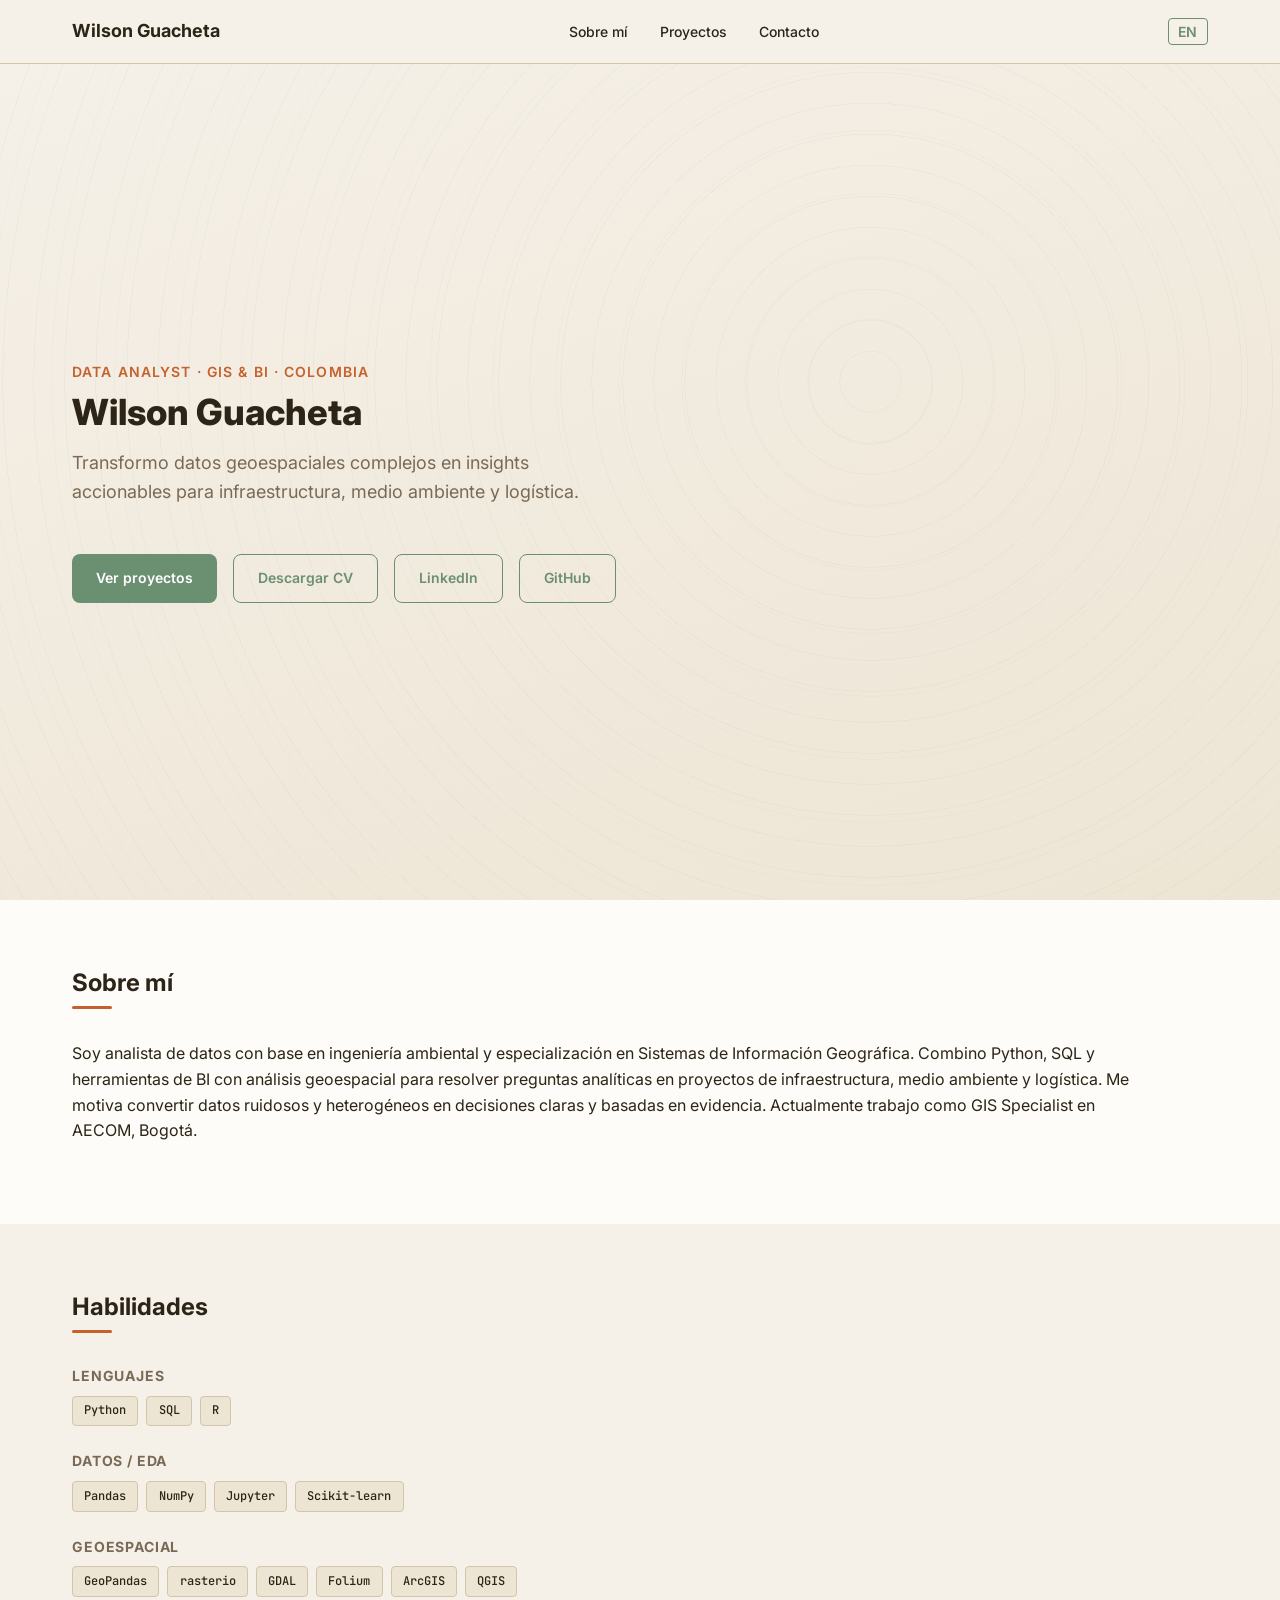
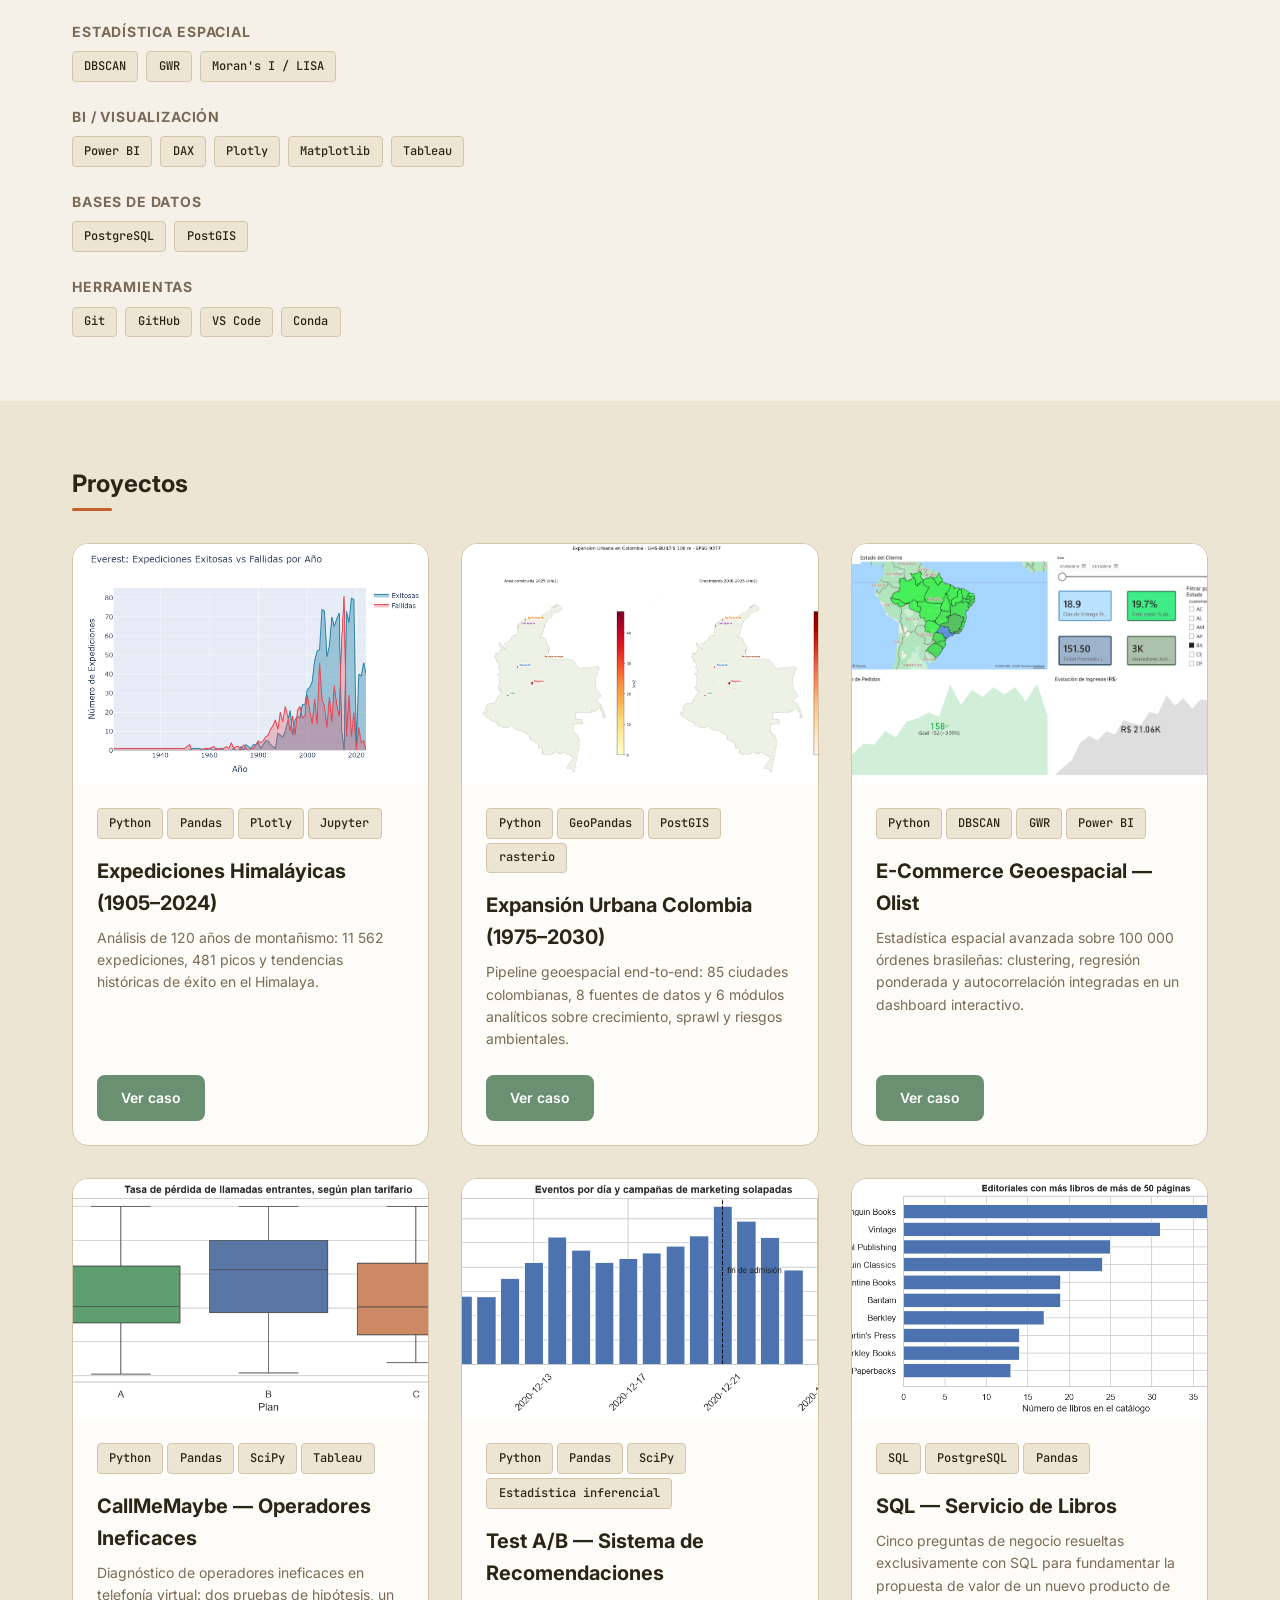
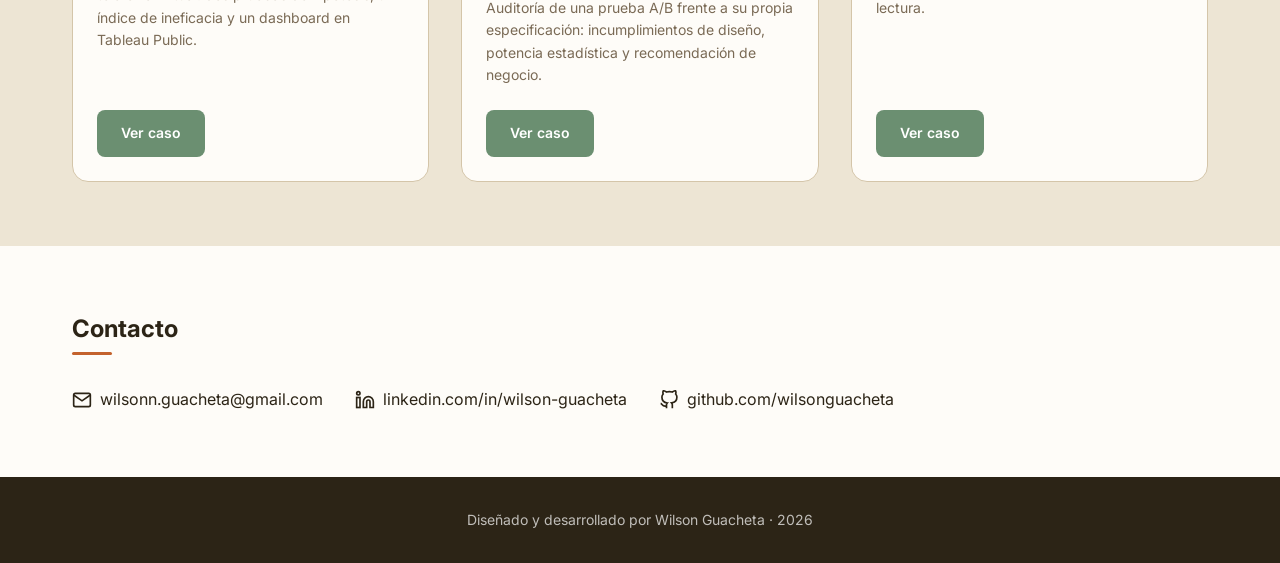
==== commit 73b8a56d: "Agrega los 3 casos del Proyecto Final TripleTen (CallMeMaybe, Test A/B, SQL) Tres cards y páginas de" ====
--- a/index.html
+++ b/index.html
@@ -232,6 +232,77 @@
               <p class="card__desc" data-i18n="p3.desc">Estadística espacial avanzada sobre 100 000 órdenes brasileñas: clustering, regresión ponderada y autocorrelación integradas en un dashboard interactivo.</p>
               <div class="card__footer">
                 <a href="projects/proyecto-3.html" class="btn btn--primary" data-i18n="projects.cta">Ver caso</a>
+              </div>
+            </div>
+          </article>
+
+          <!-- Card 4 — CallMeMaybe -->
+          <article class="card">
+            <img
+              src="assets/img/p4/fig_44.png"
+              alt="Diagrama de caja de la tasa de pérdida de llamadas entrantes según plan tarifario, mostrando al plan B con la mediana más alta"
+              class="card__img"
+              width="400" height="200"
+              loading="lazy"
+            />
+            <div class="card__body">
+              <div class="card__tags">
+                <span class="badge">Python</span>
+                <span class="badge">Pandas</span>
+                <span class="badge">SciPy</span>
+                <span class="badge">Tableau</span>
+              </div>
+              <h3 class="card__title" data-i18n="p4.title">CallMeMaybe — Operadores Ineficaces</h3>
+              <p class="card__desc" data-i18n="p4.desc">Diagnóstico de operadores ineficaces en telefonía virtual: dos pruebas de hipótesis, un índice de ineficacia y un dashboard en Tableau Public.</p>
+              <div class="card__footer">
+                <a href="projects/proyecto-4.html" class="btn btn--primary" data-i18n="projects.cta">Ver caso</a>
+              </div>
+            </div>
+          </article>
+
+          <!-- Card 5 — Test A/B recomendaciones -->
+          <article class="card">
+            <img
+              src="assets/img/p5/fig_10.png"
+              alt="Gráfico de barras de eventos diarios de la prueba A/B con la región de una campaña de marketing navideña resaltada, solapada con el período de la prueba"
+              class="card__img"
+              width="400" height="200"
+              loading="lazy"
+            />
+            <div class="card__body">
+              <div class="card__tags">
+                <span class="badge">Python</span>
+                <span class="badge">Pandas</span>
+                <span class="badge">SciPy</span>
+                <span class="badge">Estadística inferencial</span>
+              </div>
+              <h3 class="card__title" data-i18n="p5.title">Test A/B — Sistema de Recomendaciones</h3>
+              <p class="card__desc" data-i18n="p5.desc">Auditoría de una prueba A/B frente a su propia especificación: incumplimientos de diseño, potencia estadística y recomendación de negocio.</p>
+              <div class="card__footer">
+                <a href="projects/proyecto-5.html" class="btn btn--primary" data-i18n="projects.cta">Ver caso</a>
+              </div>
+            </div>
+          </article>
+
+          <!-- Card 6 — SQL servicio de libros -->
+          <article class="card">
+            <img
+              src="assets/img/p6/fig_20.png"
+              alt="Gráfico de barras horizontales de las diez editoriales con más libros de más de 50 páginas, encabezado por Penguin Books"
+              class="card__img"
+              width="400" height="200"
+              loading="lazy"
+            />
+            <div class="card__body">
+              <div class="card__tags">
+                <span class="badge">SQL</span>
+                <span class="badge">PostgreSQL</span>
+                <span class="badge">Pandas</span>
+              </div>
+              <h3 class="card__title" data-i18n="p6.title">SQL — Servicio de Libros</h3>
+              <p class="card__desc" data-i18n="p6.desc">Cinco preguntas de negocio resueltas exclusivamente con SQL para fundamentar la propuesta de valor de un nuevo producto de lectura.</p>
+              <div class="card__footer">
+                <a href="projects/proyecto-6.html" class="btn btn--primary" data-i18n="projects.cta">Ver caso</a>
               </div>
             </div>
           </article>
